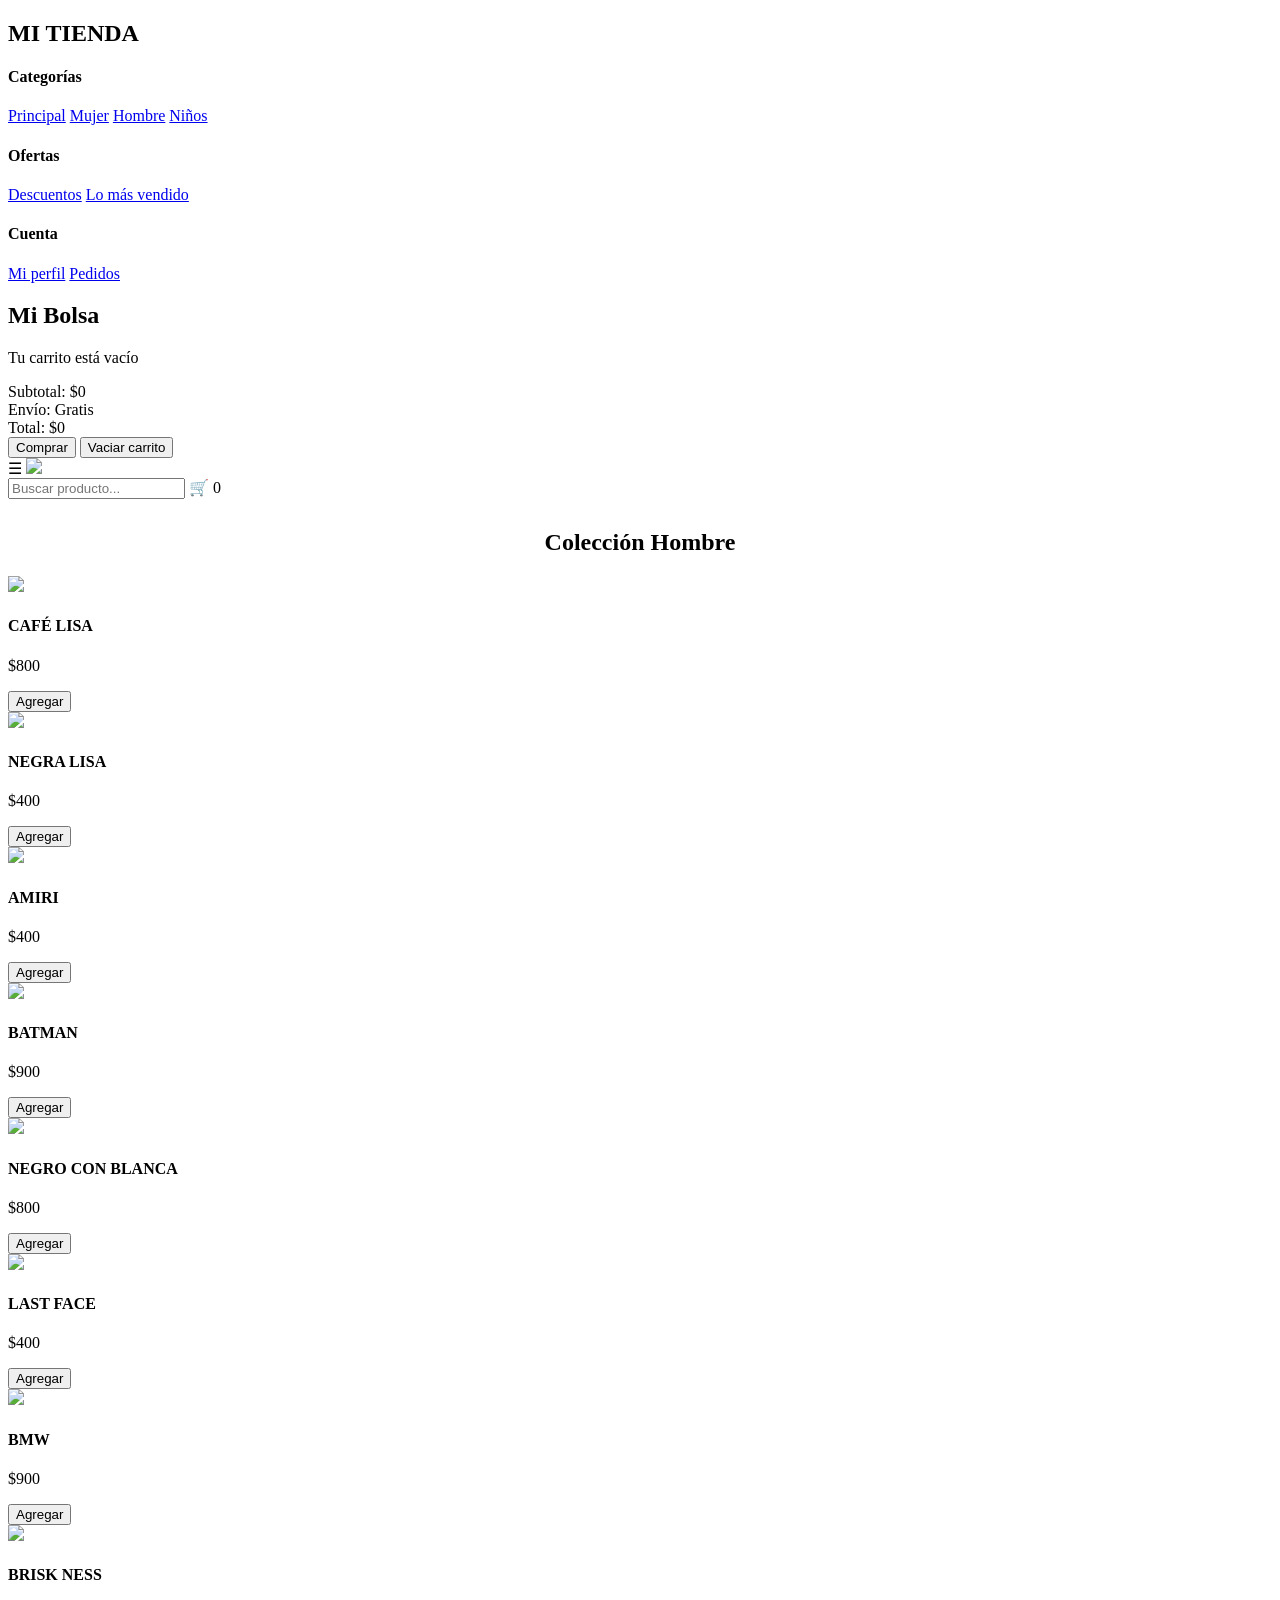
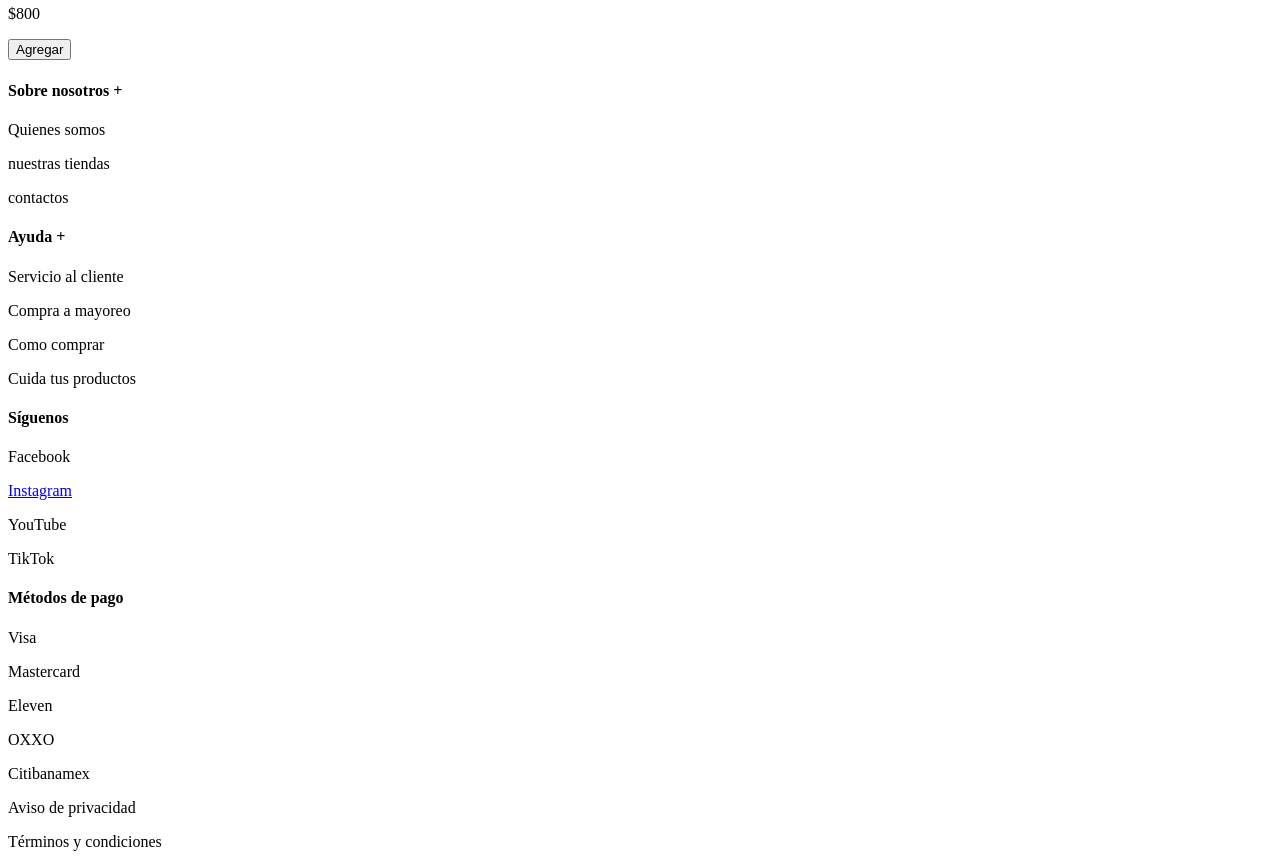
==== hombre.html @ 217f9609 "Add files via upload" ====
<!DOCTYPE html>
<html lang="es">
<head>
<meta charset="UTF-8">
<meta name="viewport" content="width=device-width, initial-scale=1.0">
<title>HOMBRE</title>
<link rel="icon" href="../imagen/LOGO.png">
<link href="https://fonts.googleapis.com/css2?family=Poppins:wght@300;500;700&display=swap" rel="stylesheet">
<link rel="stylesheet" type="text/css" href="../estilo/Hestilos.css">
</head>
<body>
<!-- OVERLAY -->
<div class="overlay" id="overlay"></div>
<!-- MENU -->
<div class="menu" id="menu">
<h2>MI TIENDA</h2>
<h4>Categorías</h4>
<a href="../index.html">Principal</a>
<a href="mujer.html">Mujer</a>
<a href="hombre.html">Hombre</a>
<a href="niño.html">Niños</a>
<h4> Ofertas</h4>
<a href="#">Descuentos</a>
<a href="#">Lo más vendido</a>
<h4> Cuenta</h4>
<a href="#">Mi perfil</a>
<a href="#">Pedidos</a>
</div>
<!-- CARRITO -->
<div class="carrito" id="carrito">
<div class="carrito-titulo">
<h2>Mi Bolsa</h2>
</div>
<div class="carrito-contenido" id="lista">
</div>
<div class="resumen">
<div class="resumen-linea">
<span>Subtotal:</span>
<span>$<span id="subtotal">0</span></span>
</div>
<div class="resumen-linea">
<span>Envío:</span>
<span>Gratis</span>
</div>
<div class="resumen-total">
<span>Total:</span>
<span>$<span id="total">0</span></span>
</div>
<a href="pago.html"><button class="btn-comprar" id="comprarBtn">Comprar</button></a>
<button class="btn-vaciar" id="vaciarBtn">Vaciar carrito</button>
</div>
</div>
<!-- TOPBAR -->
<div class="topbar">
<div class="left">
<span class="menu-btn" id="btnMenu">☰</span>
<img src="../imagen/LOGO.png" class="logo">
</div>
<input
type="text"
id="buscador"
class="buscador"
placeholder="Buscar producto..."
>
<span class="menu-btn" id="btnCarrito">
🛒 <span id="contador">0</span>
</span>
</div>
<!-- TITULO -->
<h2 style="text-align:center; margin-top:30px;">
Colección Hombre
</h2>
<!-- PRODUCTOS -->
<section class="grid">
<div class="card" data-nombre="cafe lisa">
<img src="../imagen/chamarra2.webp">
<h4>CAFÉ LISA</h4>
<p>$800</p>
<button onclick="agregar('CAFÉ LISA',800,'imagen/chamarra2.webp')">
Agregar
</button>
</div>
<div class="card" data-nombre="negra lisa">
<img src="../imagen/chamarra3.jpg">
<h4>NEGRA LISA</h4>
<p>$400</p>
<button onclick="agregar('NEGRA LISA',400,'imagen/chamarra3.jpg')">Agregar</button>
</div>
<div class="card" data-nombre="amiri">
<img src="../imagen/chamarra4.webp">
<h4>AMIRI</h4>
<p>$400</p>
<button onclick="agregar('AMIRI',400,'imagen/chamarra4.webp')">Agregar</button>
</div>
<div class="card" data-nombre="batman">
<img src="../imagen/chamarra5.jpg">
<h4>BATMAN</h4>
<p>$900</p>
<button onclick="agregar('BATMAN',900,'imagen/chamarra5.jpg')">Agregar</button>
</div>
<div class="card" data-nombre="negro con blanca">
<img src="../imagen/chamarra4.webp">
<h4>NEGRO CON BLANCA</h4>
<p>$800</p>
<button onclick="agregar('NEGRO CON BLANCA',800,'imagen/chamarra4.webp')">Agregar</button>
</div>
<div class="card" data-nombre="last face">
<img src="../imagen/chamarra6.webp">
<h4>LAST FACE</h4>
<p>$400</p>
<button onclick="agregar('LAST FACE',400,'imagen/chamarra6.webp')">Agregar</button>
</div>
<div class="card" data-nombre="bmw">
<img src="../imagen/chamarra7.webp">
<h4>BMW</h4>
<p>$900</p>
<button onclick="agregar('BMW',900,'imagen/chamarra7.webp')">Agregar</button>
</div>
<div class="card" data-nombre="brisk ness">
<img src="../imagen/chamarra8.jpg">
<h4>BRISK NESS</h4>
<p>$800</p>
<button onclick="agregar('BRISK NESS',800,'imagen/chamarra8.jpg')">Agregar</button>
</div>
</section>
<script>
/* VARIABLES */
let carrito =
JSON.parse(localStorage.getItem("carrito")) || [];
let menu =
document.getElementById("menu");
let carritoUI =
document.getElementById("carrito");
let overlay =
document.getElementById("overlay");
let btnMenu =
document.getElementById("btnMenu");
let btnCarrito =
document.getElementById("btnCarrito");
/* MENU */
btnMenu.onclick = function(e){
e.stopPropagation();
menu.classList.toggle("activo");
carritoUI.classList.remove("activo");
overlay.classList.add("activo");
}
/* CARRITO */
btnCarrito.onclick = function(e){
e.stopPropagation();
carritoUI.classList.toggle("activo");
menu.classList.remove("activo");
overlay.classList.add("activo");
}
/* OVERLAY */
overlay.onclick = function(){
menu.classList.remove("activo");
carritoUI.classList.remove("activo");
overlay.classList.remove("activo");
}
/* AGREGAR */
function agregar(nombre,precio,imagen){
let existe =
carrito.find(item => item.nombre === nombre);
if(existe){
existe.cantidad++;
}else{
carrito.push({
nombre,
precio,
imagen,
cantidad:1
});
}
guardar();
}

/* GUARDAR */
function guardar(){
localStorage.setItem(
"carrito",
JSON.stringify(carrito)
);
actualizar();
}
/* ACTUALIZAR */
function actualizar(){
let lista =
document.getElementById("lista");
let total = 0;
lista.innerHTML = "";
if(carrito.length === 0){
lista.innerHTML =
"<p>Tu carrito está vacío</p>";
}
carrito.forEach((item,i)=>{
let subtotal =
item.precio * item.cantidad;
total += subtotal;
lista.innerHTML += `
<div class="item">
<img src="../${item.imagen}">
<div class="item-info">
<h4>${item.nombre}</h4>
<p>$${item.precio}</p>
</div>
<div class="cantidad">
<button onclick="cambiarCantidad(${i},-1)">-</button>
<span>${item.cantidad}</span>
<button onclick="cambiarCantidad(${i},1)">+</button>
</div>
<div class="item-total">
$${subtotal}
</div>

</div>

`;

});

document.getElementById("subtotal").innerText = total;

document.getElementById("total").innerText = total;

document.getElementById("contador").innerText =
carrito.length;

}

/* CANTIDAD */

function cambiarCantidad(i,cambio){

carrito[i].cantidad += cambio;

if(carrito[i].cantidad <= 0){

carrito.splice(i,1);

}

guardar();

}

/* VACIAR */

document.getElementById("vaciarBtn")
.onclick = function(){

carrito = [];

guardar();

}

/* COMPRAR */
document.getElementById("comprarBtn").addEventListener("click", function(){

    if(carrito.length === 0){
        alert("Tu carrito está vacío");
        return;
    }

    // guardar carrito
    localStorage.setItem(
        "carritoPago",
        JSON.stringify(carrito)
    );

    // guardar pagina actual
    localStorage.setItem(
        "paginaActual",
        window.location.pathname
    );

    // ir al pago
    window.location.href = "pago.html";

});

document.getElementById("buscador")
.addEventListener("keyup", function(){

let filtro =
this.value.toLowerCase();

document.querySelectorAll(".card")
.forEach(card => {

let nombre =
card.dataset.nombre.toLowerCase();

card.style.display =
nombre.includes(filtro)
? "block"
: "none";

});

});

/* INICIAR */

actualizar();

</script>

<footer class="footer">

<div class="footer-contenido">

<div>
<h4>Sobre nosotros +</h4>
<p>Quienes somos</p>
<p>nuestras tiendas</p>
<p>contactos</p>
</div>

<div>
<h4>Ayuda +</h4>
<p>Servicio al cliente</p>
<p>Compra a mayoreo</p>
<p>Como comprar</p>
<p>Cuida tus productos</p>
</div>
<div>
<h4>Síguenos</h4>
<p>Facebook</p>
<p>
<a class="redes-enlace"
href="https://www.instagram.com/usiel_mendez4556?igsh=NzBsZnd1MnRlbHZ2" target="_blank"> Instagram </a>
</p>

<p>YouTube</p>

<p>TikTok</p>

</div>

<div>

<h4>Métodos de pago</h4>

<p>Visa</p>
<p>Mastercard</p>
<p>Eleven</p>
<p>OXXO</p>
<p>Citibanamex</p>

</div>

</div>

<div class="footer-bottom">

<p>Aviso de privacidad</p>

<p>Términos y condiciones</p>

</div>

</footer>

</body>
</html>
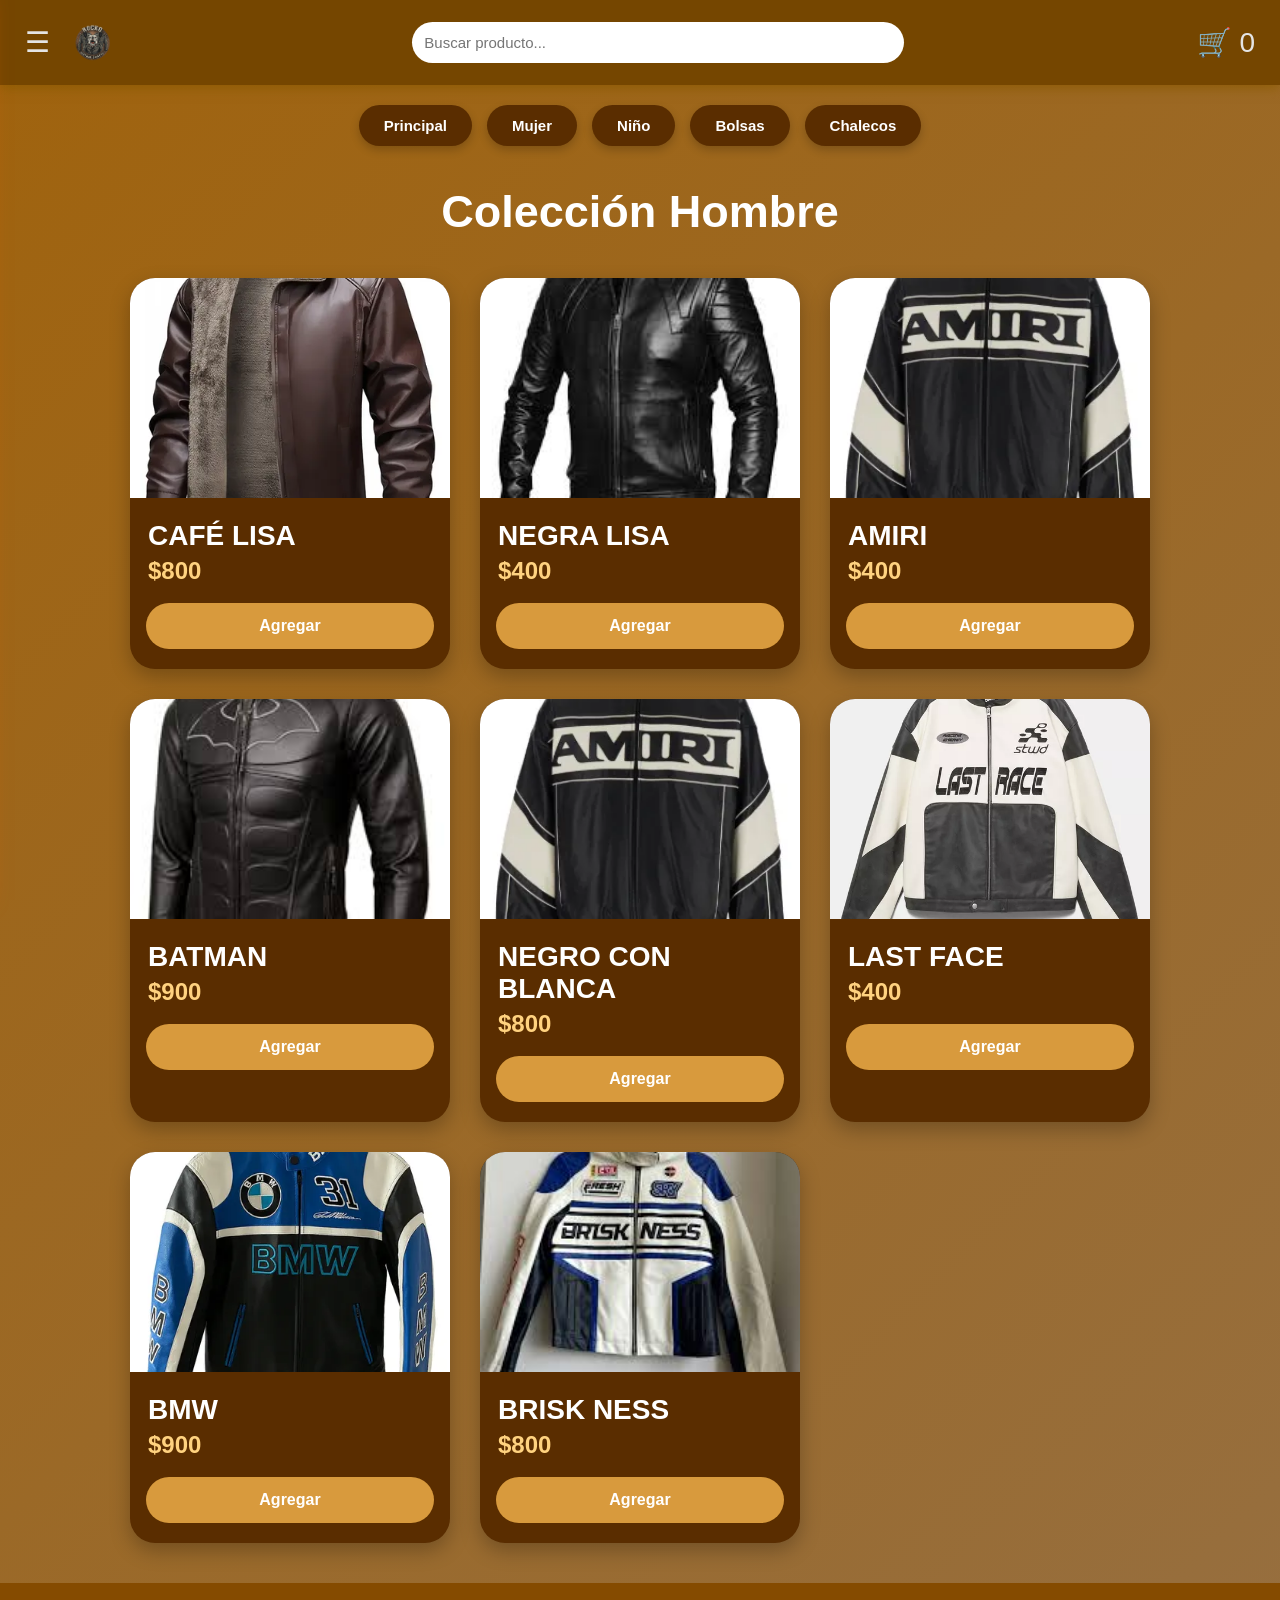
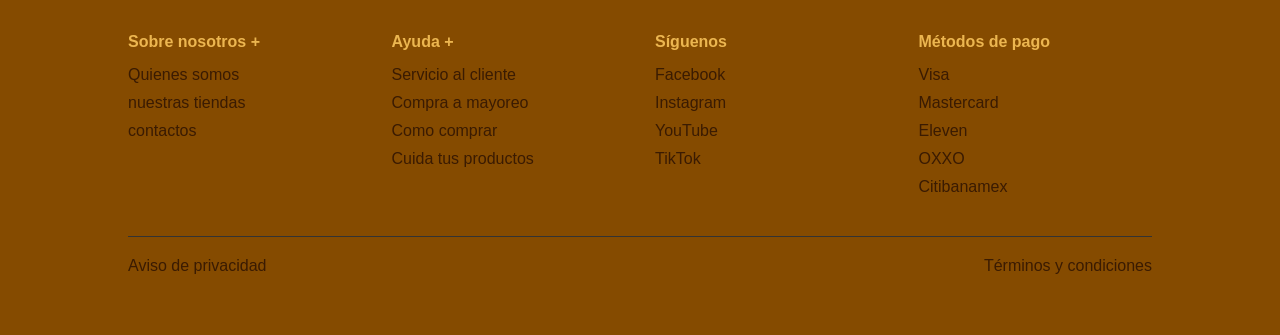
==== commit 234d198d: "Actualización" ====
--- a/hombre.html
+++ b/hombre.html
@@ -66,6 +66,13 @@
 🛒 <span id="contador">0</span>
 </span>
 </div>
+<div class="categorias">
+<button onclick="irPagina('../index.html')">Principal</button>
+<button onclick="irPagina('mujer.html')">Mujer</button>
+<button onclick="irPagina('niño.html')">Niño</button>
+<button onclick="irPagina('bolsa.html')">Bolsas</button>
+<button onclick="irPagina('chalecos.html')">Chalecos</button>
+</div>
 <!-- TITULO -->
 <h2 style="text-align:center; margin-top:30px;">
 Colección Hombre
--- a/estilo/Hestilos.css
+++ b/estilo/Hestilos.css
@@ -0,0 +1,541 @@
+*{
+    margin:0;
+    padding:0;
+    box-sizing:border-box;
+    font-family:'Poppins',sans-serif;
+}
+
+body{
+       margin:0;
+    font-family:Poppins;
+    color:white;
+    background: linear-gradient(-45deg, #4B3621, #b67b4f, #927456, #a0630d);
+    background-size:400% 400%;
+    animation:fondo 10s infinite;
+}
+
+/* OVERLAY */
+
+.overlay{
+    position:fixed;
+    width:100%;
+    height:100%;
+    background:rgba(0,0,0,.5);
+    top:0;
+    left:0;
+    opacity:0;
+    visibility:hidden;
+    transition:.3s;
+    z-index:90;
+}
+
+.overlay.activo{
+    opacity:1;
+    visibility:visible;
+}
+
+/* TOPBAR */
+
+.topbar{
+    width:100%;
+    background: #754600;
+    padding:15px 25px;
+    display:flex;
+    justify-content:space-between;
+    align-items:center;
+    position:sticky;
+    top:0;
+    z-index:100;
+    box-shadow:0 4px 10px rgba(138, 90, 1, 0.685);
+}
+
+.left{
+    display:flex;
+    align-items:center;
+    gap:15px;
+}
+
+.logo{
+    width:55px;
+    height:55px;
+    object-fit:cover;
+    border-radius:50%;
+}
+
+.menu-btn{
+    color:rgb(228, 228, 228);
+    font-size:28px;
+    cursor:pointer;
+    transition:.3s;
+}
+
+.menu-btn:hover{
+    transform:scale(1.1);
+}
+
+.buscador{
+    width:40%;
+    padding:12px;
+    border:none;
+    border-radius:30px;
+    outline:none;
+    font-size:15px;
+}
+
+/* MENU */
+
+.menu{
+    position:fixed;
+    top:0;
+    left:-280px;
+    width:260px;
+    height:100%;
+    background:rgb(107, 70, 1);
+    padding:25px;
+    transition:.4s;
+    z-index:200;
+    overflow-y:auto;
+    box-shadow:5px 0 20px rgb(219, 88, 0);
+}
+
+.menu.activo{
+    left:0;
+}
+
+.menu h2{
+    margin-bottom:20px;
+}
+
+.menu h4{
+    margin-top:25px;
+    margin-bottom:10px;
+    color:#777;
+}
+
+.menu a{
+    display:block;
+    text-decoration:none;
+    color:#222;
+    padding:10px 0;
+    transition:.3s;
+}
+
+.menu a:hover{
+    color:#2196f3;
+    padding-left:8px;
+}
+
+/* CARRITO */
+
+.carrito{
+    position:fixed;
+    top:0;
+    right:-450px;
+    width:420px;
+    height:100%;
+    background:rgb(121, 60, 3);
+    z-index:200;
+    transition:.4s;
+    display:flex;
+    flex-direction:column;
+    box-shadow:-5px 0 20px rgba(255, 136, 0, 0.2);
+}
+
+.carrito.activo{
+    right:0;
+}
+
+.carrito-titulo{
+    padding:20px;
+    border-bottom:1px solid #f5861f;
+}
+
+.carrito-contenido{
+    flex:1;
+    overflow-y:auto;
+    padding:20px;
+}
+
+/* ITEM */
+
+.item{
+    display:flex;
+    align-items:center;
+    gap:15px;
+    margin-bottom:20px;
+    background:#c76d06;
+    padding:10px;
+    border-radius:15px;
+      box-shadow:0 2px 8px rgba(0,0,0,.08);
+}
+
+.item img{
+    width:70px;
+    height:70px;
+    object-fit:cover;
+    border-radius:10px;
+}
+
+.item-info{
+    flex:1;
+}
+
+.item-info h4{
+    font-size:15px;
+}
+
+.item-info p{
+    color:#777;
+    font-size:14px;
+}
+
+.cantidad{
+    display:flex;
+    align-items:center;
+    gap:8px;
+}
+
+.cantidad button{
+    width:28px;
+    height:28px;
+    border:none;
+    border-radius:50%;
+    background:#111;
+    color:white;
+    cursor:pointer;
+}
+
+.item-total{
+    font-weight:bold;
+}
+
+/* RESUMEN */
+
+.resumen{
+    border-top:1px solid #eb2323;
+    padding:20px;
+}
+
+.resumen-linea,
+.resumen-total{
+    display:flex;
+    justify-content:space-between;
+    margin-bottom:12px;
+}
+
+.resumen-total{
+    font-size:20px;
+    font-weight:bold;
+}
+
+/* BOTONES */
+
+.btn-comprar,
+.btn-vaciar{
+    width:100%;
+    padding:14px;
+    border:none;
+    margin-top:10px;
+    border-radius:30px;
+    cursor:pointer;
+    font-size:15px;
+    transition:.3s;
+}
+
+.btn-comprar{
+    background:#111;
+    color:white;
+}
+
+.btn-comprar:hover{
+    background:#333;
+}
+
+.btn-vaciar{
+    background:#2196f3;
+    color:white;
+}
+
+.btn-vaciar:hover{
+    background:#1976d2;
+}
+
+/* TITULO */
+.card button:hover{
+    background:#c98f24;
+}
+
+/* FOOTER */
+
+.footer{
+    background:#854b00;
+    color:rgb(236, 182, 80);
+    padding:50px 10%;
+}
+
+.footer-contenido{
+    display:grid;
+    grid-template-columns:
+    repeat(auto-fit,minmax(200px,1fr));
+    gap:30px;
+}
+
+.footer h4{
+    margin-bottom:15px;
+}
+
+.footer p,
+.footer a{
+    color:#3a1b02;
+    text-decoration:none;
+    margin-bottom:10px;
+    display:block;
+    transition:.3s;
+}
+
+.footer a:hover{
+    color:white;
+}
+
+.footer-bottom{
+    border-top:1px solid #333;
+    margin-top:30px;
+    padding-top:20px;
+    display:flex;
+    justify-content:space-between;
+    flex-wrap:wrap;
+}
+
+/* RESPONSIVE */
+
+@media(max-width:768px){
+
+    .buscador{
+        width:55%;
+    }
+
+    .carrito{
+        width:100%;
+    }
+
+    .topbar{
+        padding:15px;
+    }
+
+    .card img{
+        height:260px;
+    }
+
+}
+
+@media(max-width:500px){
+
+    .topbar{
+        flex-wrap:wrap;
+        gap:10px;
+    }
+
+    .buscador{
+        width:100%;
+    }
+
+}
+/* ===== CATEGORIAS ===== */
+
+.categorias{
+    display:flex;
+    justify-content:center;
+    gap:15px;
+    margin:20px 0 40px;
+    flex-wrap:wrap;
+}
+
+.categorias button{
+    padding:12px 25px;
+    border:none;
+    border-radius:30px;
+    background:#5a2d00;
+    color:white;
+    font-size:15px;
+    font-weight:600;
+    cursor:pointer;
+    transition:0.3s;
+    box-shadow:0 4px 10px rgba(0,0,0,0.2);
+}
+
+.categorias button:hover{
+    background:white;
+    color:#5a2d00;
+    transform:translateY(-3px);
+}
+
+/* ===== GRID ===== */
+
+.grid{
+    display:grid;
+    grid-template-columns:repeat(auto-fit,minmax(280px,320px));
+    justify-content:center;
+    gap:30px;
+    padding:40px;
+}
+
+/* ===== TARJETAS ===== */
+
+.card{
+    background:#5a2d00;
+    border-radius:25px;
+    overflow:hidden;
+    box-shadow:0 8px 20px rgba(0,0,0,0.25);
+    transition:0.4s;
+}
+
+.card:hover{
+    transform:translateY(-8px) scale(1.02);
+}
+
+/* ===== IMAGENES ===== */
+
+.card img{
+    width:100%;
+    height: 220px;
+    object-fit:cover;
+}
+
+/* ===== TITULOS ===== */
+
+.card h4{
+    color:white;
+    font-size:28px;
+    margin:18px 18px 5px;
+}
+
+/* ===== PRECIOS ===== */
+
+.card p{
+    color:#ffd27f;
+    font-size:24px;
+    font-weight:bold;
+    margin:0 18px 18px;
+}
+
+/* ===== BOTON ===== */
+
+.card button{
+    width:90%;
+    margin:0 5% 20px;
+    padding:14px;
+    border:none;
+    border-radius:30px;
+    background:#d89a3d;
+    color:white;
+    font-size:16px;
+    font-weight:bold;
+    cursor:pointer;
+    transition:0.3s;
+}
+
+.card button:hover{
+    background:white;
+    color:#5a2d00;
+}
+
+
+
+
+
+
+
+
+/* ===== TITULO ===== */
+h2{
+    text-align:center;
+    font-size:45px;
+    color:white;
+    margin-top:40px;
+}
+/* ===== FOOTER LINKS ===== */
+.link-footer{
+    cursor:pointer;
+    transition:.3s;
+}
+.link-footer:hover{
+    color:#573c02;
+}
+/* ===== MODAL ===== */
+.modal-legal{
+    position:fixed;
+    top:0;
+    left:0;
+    width:100%;
+    height:100%;
+    background:rgba(0,0,0,.65);
+    display:none;
+    justify-content:center;
+    align-items:center;
+    z-index:9999;
+    padding:20px;
+}
+/* CONTENIDO */
+.modal-contenido{
+    background:white;
+    width:100%;
+    max-width:650px;
+    padding:35px;
+    border-radius:25px;
+    position:relative;
+    animation:entrada .4s ease;
+    box-shadow:0 10px 40px rgba(0,0,0,.3);
+    max-height:85vh;
+    overflow-y:auto;
+}
+/* TITULO */
+.modal-contenido h2{
+    text-align:center;
+    margin-bottom:25px;
+    color:#0f172a;
+    font-size:30px;
+}
+/* TEXTO */
+.modal-contenido p{
+    margin-bottom:18px;
+    color:#444;
+    line-height:1.8;
+    font-size:15px;
+}
+/* BOTON CERRAR */
+.cerrar{
+    position:absolute;
+    top:15px;
+    right:20px;
+    font-size:35px;
+    cursor:pointer;
+    color:#111;
+    transition:.3s;
+}
+.cerrar:hover{
+    color:red;
+    transform:scale(1.1);
+}
+/* ANIMACION */
+@keyframes entrada{
+from{
+    transform:translateY(-50px);
+    opacity:0;
+}
+to{
+    transform:translateY(0);
+    opacity:1;
+}
+}
+/* RESPONSIVE */
+@media(max-width:600px){
+.modal-contenido{
+    padding:25px;
+}
+.modal-contenido h2{
+    font-size:24px;
+}
+.modal-contenido p{
+    font-size:14px;
+}
+}
